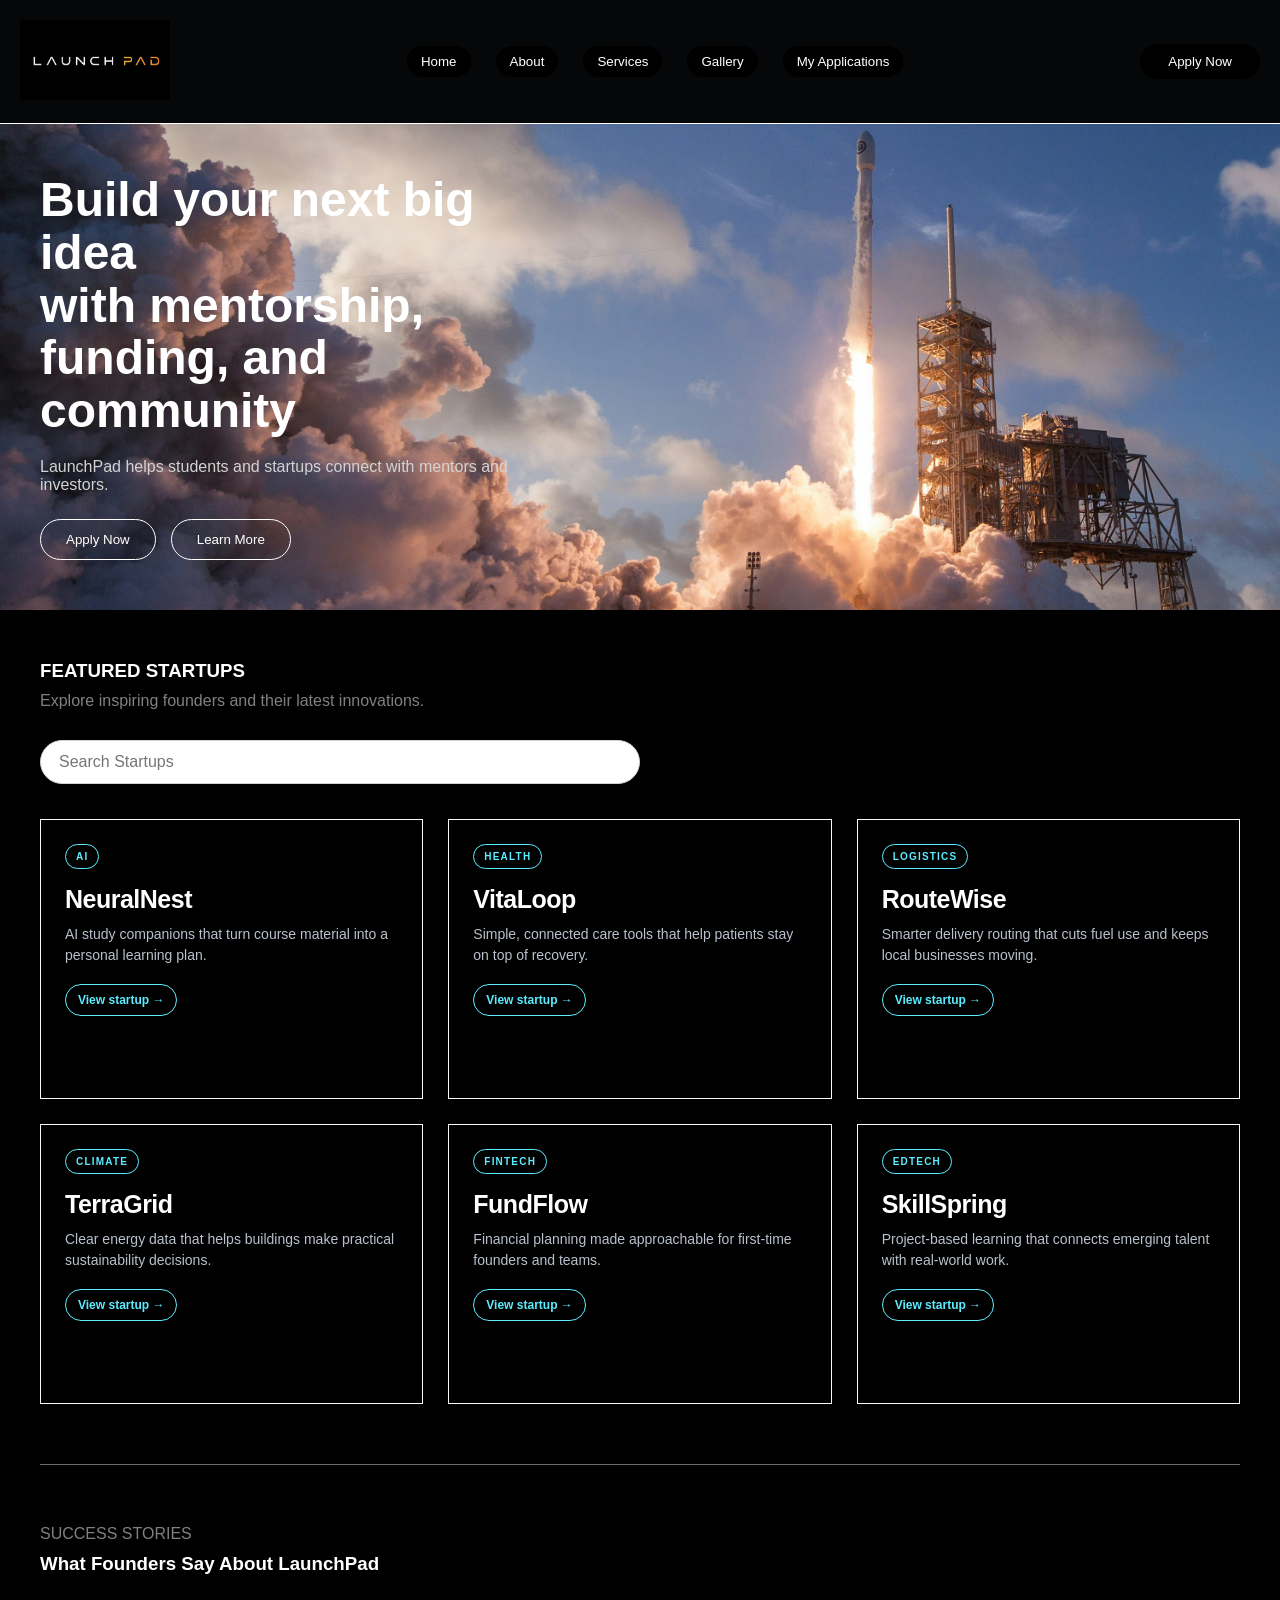
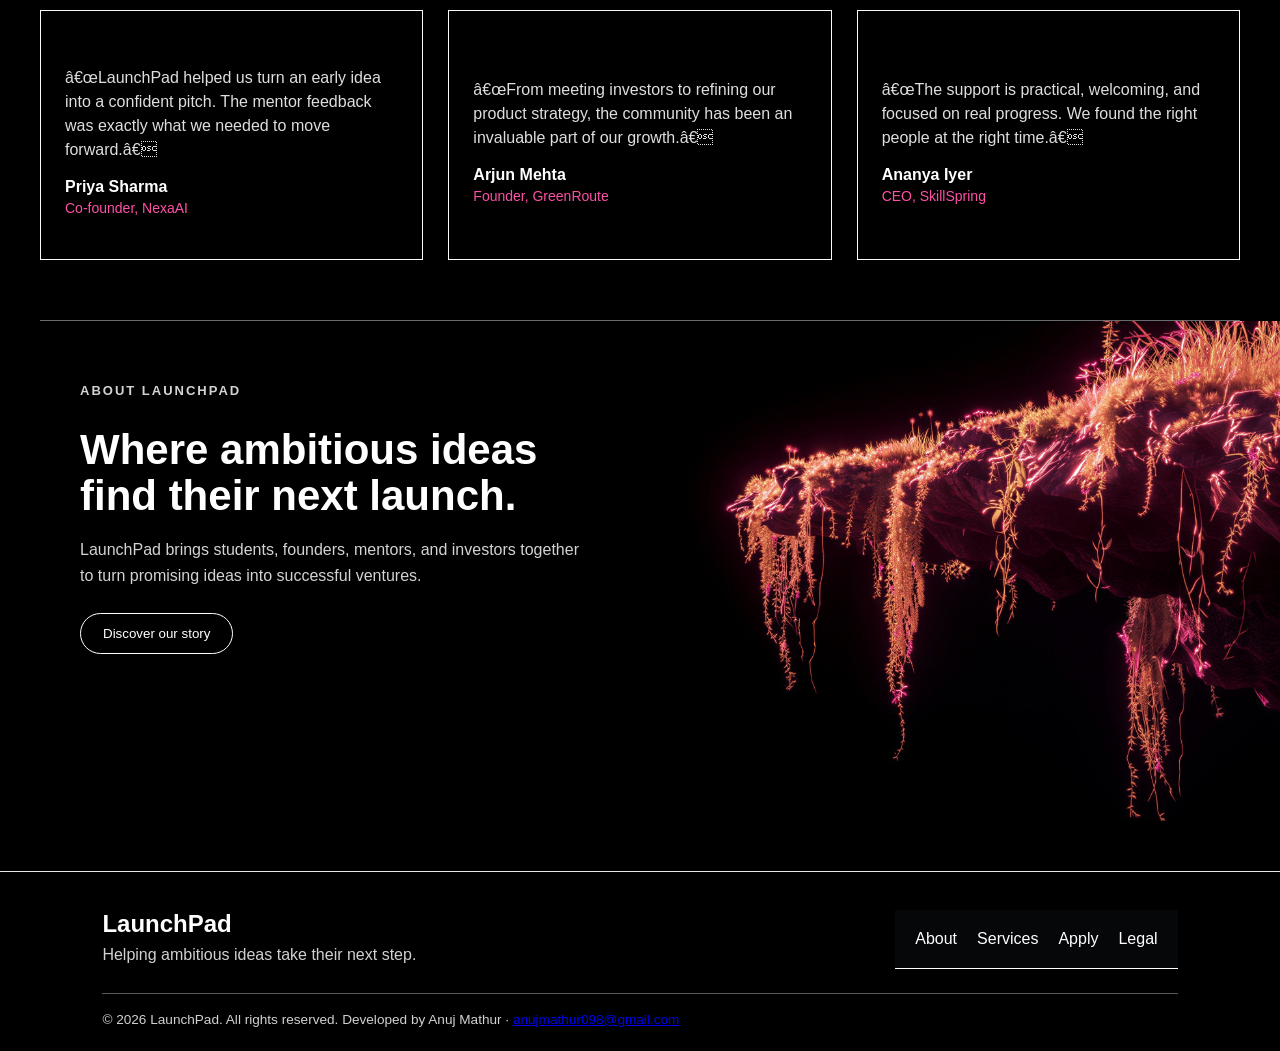
==== index.html @ 149a2ad0 "Add files via upload" ====
﻿<!DOCTYPE html>
<html lang="en">
<head>
    <meta charset="UTF-8">
    <meta name="viewport" content="width=device-width, initial-scale=1.0">
    <title>Launch Pad</title>
    <link rel="stylesheet" href="style.css">
    <link rel="icon" href="logo.png">
    <link rel="stylesheet" href="footer.css">
</head>
<body>





    <nav>
        <div class="logo">
           <button type="button" >
  <img src="LANUNCH PAD.png" alt="Description of image" width="150" height="80">
</button>

        </div>

        <ul>
            <li><button type="button" onclick="window.scrollTo({top: 0, behavior: 'smooth'});">Home</button></li>
            <li><button  onclick="window.scrollTo({top: document.body.scrollHeight, behavior: 'smooth'});">About</button></li>
            <li><button type="button" onclick="window.location.href='services.html';">Services</button></li>
            <li><button type="button"  onclick="window.location.href='gallery.html';">Gallery</button></li>
            <li><button type="button" onclick="window.location.href='application-details.html';">My Applications</button></li>
        </ul>

        <button class="login-btn" onclick="window.location.href='apply.html';">Apply Now</button>
    </nav>
 


    

    <div class="hero">
        <div class="hero-content">

            <h1>
                Build your next big idea <br>
                with mentorship,<br>
                funding, and<br>
                community
            </h1>

            <p>
                LaunchPad helps students and startups connect
                with mentors and investors.
            </p>


            <div class="buttons">
                <button class="primary" onclick="window.location.href='apply.html'";>
                    Apply Now
                </button>

                <button class="secondary" onclick="window.location.href='about.html'";>
                    Learn More
                </button>
            </div>




            </div>

        </div>

    </div>



    


    <div class="featured">

        <h3>FEATURED STARTUPS</h3>
        <p>Explore inspiring founders and their latest innovations.</p>


        <div class="search-div">

            <input type="text" placeholder="Search Startups">

         

        </div>



    


        <div class="grid">

            <div class="startup-card ai-card">
                <span class="startup-category">AI</span>
                <h4>NeuralNest</h4>
                <p>AI study companions that turn course material into a personal learning plan.</p>
                <a class="startup-link" href="#">View startup &rarr;</a>
            </div>
            <div class="startup-card health-card">
                <span class="startup-category">HEALTH</span>
                <h4>VitaLoop</h4>
                <p>Simple, connected care tools that help patients stay on top of recovery.</p>
                <a class="startup-link" href="#">View startup &rarr;</a>
            </div>
            <div class="startup-card logistics-card">
                <span class="startup-category">LOGISTICS</span>
                <h4>RouteWise</h4>
                <p>Smarter delivery routing that cuts fuel use and keeps local businesses moving.</p>
                <a class="startup-link" href="#">View startup &rarr;</a>
            </div>

            <div class="startup-card climate-card">
                <span class="startup-category">CLIMATE</span>
                <h4>TerraGrid</h4>
                <p>Clear energy data that helps buildings make practical sustainability decisions.</p>
                <a class="startup-link" href="#">View startup &rarr;</a>
            </div>
            <div class="startup-card finance-card">
                <span class="startup-category">FINTECH</span>
                <h4>FundFlow</h4>
                <p>Financial planning made approachable for first-time founders and teams.</p>
                <a class="startup-link" href="#">View startup &rarr;</a>
            </div>
            <div class="startup-card education-card">
                <span class="startup-category">EDTECH</span>
                <h4>SkillSpring</h4>
                <p>Project-based learning that connects emerging talent with real-world work.</p>
                <a class="startup-link" href="#">View startup &rarr;</a>
            </div>

        </div>
        <!-- A solid red line that takes up 50% of the screen width -->
         
<hr style="border: none; height: 1px; background-color:#686b6e; width: 100%; margin-top: 60px;">


<div class="review">
        <p>SUCCESS STORIES</p>
<h3>What Founders Say About LaunchPad</h3>
</div>


        



        <div class="grid">
            

            <div class="review-card">
               
                <p>â€œLaunchPad helped us turn an early idea into a confident pitch. The mentor feedback was exactly what we needed to move forward.â€</p>
                <h4>Priya Sharma</h4>
                <span>Co-founder, NexaAI</span>
            </div>
            <div class="review-card">
                
                <p>â€œFrom meeting investors to refining our product strategy, the community has been an invaluable part of our growth.â€</p>
                <h4>Arjun Mehta</h4>
                <span>Founder, GreenRoute</span>
            </div>
            <div class="review-card">
                
                <p>â€œThe support is practical, welcoming, and focused on real progress. We found the right people at the right time.â€</p>
                <h4>Ananya Iyer</h4>
                <span>CEO, SkillSpring</span>
            </div>

        </div>
    
        <hr style="border: none; height: 1px; background-color:#686b6e; width: 100%;margin-top: 60px;">

        
        <div class="about-div">
            
            
         


            <div class="about-content">
                <p class="about-label">ABOUT LAUNCHPAD</p>
                <h2>Where ambitious ideas find their next launch.</h2>
                <p>LaunchPad brings students, founders, mentors, and investors together to turn promising ideas into successful ventures.</p>
                <button class="about-button" onclick="window.location.href='about.html'";>Discover our story</button>
            </div>
            <div class="glow-image">
                <img src="edge.png" alt="Blue glowing abstract background">
            </div>
        </div>


    </div>

    <footer class="site-footer">
        <div>
            <h2>LaunchPad</h2>
            <p>Helping ambitious ideas take their next step.</p>
        </div>
        <nav class="footer-links" aria-label="Footer navigation">
            <a href="about.html">About</a>
            <a href="services.html">Services</a>
            <a href="apply.html">Apply</a>
            <a href="legal.html">Legal</a>
        </nav>
        <p class="copyright">&copy; 2026 LaunchPad. All rights reserved. Developed by Anuj Mathur &middot; <a href="mailto:anujmathur098@gmail.com">anujmathur098@gmail.com</a></p>
    </footer>


</body>
</html>
---- style.css ----
﻿*{
    margin:0;
    padding:0;
}


body{
    background:black;
    font-family:Arial, Helvetica, sans-serif;
    color:white;
}


/* NAVBAR */


 nav{
     display:flex;
    justify-content:space-between;
      align-items:center;
      margin: 0px ;
      position: sticky;
      padding: 20px;
    top:0;
    z-index: 10;
    background: rgba(8, 9, 12, .82);
 object-fit:cover;
     border-bottom: 1px solid white;
}


.logo button{
    display:block;
    padding:0;
    border:none;
    background:transparent;
    cursor:pointer;
}




nav ul{

    display:flex;
    gap:25px;
    list-style:none;
    font-size:13px;
}

nav ul button{
    padding:8px 14px;
    border:none;
    border-radius:20px;
    background:black;
    color:white;
    cursor:pointer;
}

nav ul button:hover{
    background:#e6e6e6;
    color: black;
}


.login-btn{

    padding:10px 28px;
    border-radius:25px;
    border:none;
    cursor:pointer;
     background:black;
    color:white;

}
.login-btn:hover{
  background:#e6e6e6;
    color: black;    
}


/* HERO SECTION */

.hero{
  
    background-image:
    url("ROCKET.jpg");

    background-position:center;
    background-size:cover;
}

.hero-content{

    width:500px;
    padding:50px 40px;


}


.hero h1{

    font-size:48px;
    line-height:1.1;
    margin-bottom:20px;
}


.hero p{

    color:lightgray;
    margin-bottom:25px;
}


.buttons{

    display:flex;
    gap:15px;
}


.primary{

    padding:12px 25px;
    border:1px solid white;
    background:transparent;
    color:white;
    border-radius:30px;
    cursor:pointer;
}


.secondary{

    padding:12px 25px;
    border:1px solid white;
    background:transparent;
    color:white;
    border-radius:30px;
    cursor:pointer;
}
.primary:hover{
    background-color: white;
    color: black;
}
.secondary:hover{
    background-color: white;
    color: black;
}







/* startup cards */

.card{

    background:rgba(0,0,0,0.7);

    padding:18px;
    border-radius:18px;

    width:120px;
}


.card h2{

    color:#00ffff;
    margin-bottom:8px;
}


.card span{

    font-size:13px;
}




.featured{

    padding:50px 40px;
}


.featured p{

    margin-top:10px;
    color:gray;
}


.search-div{
    margin-top:30px;
}

.search-div input{
    width:100%;
    max-width:600px;
    box-sizing:border-box;
    padding:12px 18px;
    border:1px solid #d1d5db;
    border-radius:25px;
    font-size:1rem;
}







.grid{

    display:grid;

    grid-template-columns:
    repeat(3,1fr);

    gap:25px;

    margin-top:35px;
}



.startup-card{
    min-height:230px;
    padding:24px;
    border:1px solid rgba(253, 251, 251, 0.989);
    background:black;
    position:relative;
    overflow:hidden;
    display:flex;
    flex-direction:column;
    transition:transform 280ms ease, box-shadow 280ms ease, border-color 280ms ease;
    
}

.startup-card h4{
    margin:16px 0 10px;
    font-size:25px;
    letter-spacing:-0.5px;
}

.startup-card p{
    margin:0;
    color:#b9c1cc;
    font-size:14px;
    line-height:1.5;
}

.startup-category{
    width:max-content;
    padding:6px 10px;
    border:1px solid currentColor;
    border-radius:999px;
    color:#5cecff;
    font-size:10px;
    font-weight:bold;
    letter-spacing:1.2px;
}

.startup-link{
    display:inline-block;
    width:max-content;
    margin-top:18px;
    padding:8px 12px;
    border:1px solid #5cecff;
    border-radius:999px;
    color:#5cecff;
    font-size:12px;
    font-weight:bold;
    text-decoration:none;
}

.startup-link:hover{
    background:#5cecff;
    color:#071019;
}


.startup-card:hover{
     transform:translateY(-8px) scale(1.02);
     border-color:#00ffff;
     box-shadow:0 16px 30px rgba(0, 255, 255, 0.22);
}

/* review card */

.review p{
    margin-top:60px;
     margin-bottom:10px;
}


.review-card{
    min-height:200px;
    padding:24px;
    border:1px solid rgba(253, 251, 251, 0.989);
    background:black;
    position:relative;
    overflow:hidden;
    transition:transform 280ms ease, box-shadow 280ms ease, border-color 280ms ease;
    display:flex;
    flex-direction:column;
    align-items:flex-start;
    justify-content:center;

}


.review-card p{
    margin:12px 0 16px;
    color:#dedede;
    line-height:1.5;
}

.review-card h4{
    margin:0 0 4px;
    color:#fff;
}

.review-card span{
    color:#fc51a5;
    font-size:14px;
}


.review-card:hover{
    transform:translateY(-8px) scale(1.02);
    border-color:rgb(252, 81, 165);
    box-shadow:0 16px 30px rgb(252, 81, 165);
}

.review-card::after{
    content:"";
    position:absolute;
    inset:-60%;
    background:linear-gradient(110deg, transparent 42%, rgba(255,255,255,0.22) 50%, transparent 58%);
    transform:translateX(-55%) rotate(8deg);
    transition:transform 550ms ease;
    pointer-events:none;
}

.review-card:hover::after{
    transform:translateX(55%) rotate(8deg);
}

/* GLOWING IMAGE */



.about-div{
    display:flex;
    align-items:stretch;
    min-height:360px;
    margin-right:-40px;
}

.about-content{
    max-width:510px;
    padding:50px 40px;
}

.glow-image{
    min-width:0;
    flex:1;
    overflow:hidden;
}

.glow-image img{
    display:block;
    width:100%;
    height:100%; 
    object-fit:cover;
    object-position:center;
}


.about-label{
    font-size:13px;
    font-weight:bold;
    letter-spacing:2px;
    
}

.about-content h2{
    font-size:42px;
    line-height:1.1;
    margin-bottom:18px;
}

.about-content p{
    color:lightgray;
    line-height:1.6;
    margin-bottom:25px;
}

.about-button{
    padding:12px 22px;
    border:1px solid white;
    border-radius:25px;
    background:transparent;
    color:white;
    cursor:pointer;
}

.about-button:hover{
    background:white;
    color:black;
}


/* RESPONSIVE */



.startup-card::after{
    content:"";
    position:absolute;
    inset:-60%;
    background:linear-gradient(110deg, transparent 42%, rgba(255,255,255,0.22) 50%, transparent 58%);
    transform:translateX(-55%) rotate(8deg);
    transition:transform 550ms ease;
    pointer-events:none;
}

.startup-card:hover::after{
    transform:translateX(55%) rotate(8deg);
}


@media (max-width: 720px) {
    nav { padding: 14px 18px; flex-wrap: wrap; gap: 12px; }
    .logo { flex: 1; }
    .logo img { width: 118px; height: auto; }
    nav ul { order: 3; width: 100%; justify-content: space-between; gap: 5px; overflow-x: auto; padding-bottom: 2px; }
    nav ul button { padding: 8px 10px; font-size: .74rem; white-space: nowrap; }
    .login-btn { padding: 9px 14px; font-size: .8rem; }
    .hero-content { width: auto; padding: 72px 24px; }
    .hero h1 { font-size: clamp(2.5rem, 12vw, 3.7rem); }
    .buttons { flex-wrap: wrap; }
    .featured { padding: 38px 20px; }
    .search-section input, .search-div input { width: 100%; max-width: 100%; }
    .grid { grid-template-columns: 1fr; gap: 16px; margin-top: 24px; }
    .startup-card, .review-card { min-height: auto; padding: 20px; }
    .review p { margin-top: 42px; }
    .about-div { display: block; min-height: 0; margin-right: 0; }
    .about-content { padding: 42px 20px 28px; }
    .about-content h2 { font-size: clamp(2rem, 9vw, 2.7rem); }
    .glow-image { height: 240px; }
}
---- footer.css ----
﻿.site-footer {
    display: grid;
    grid-template-columns: 1fr auto;
    gap: 24px;
    padding: 38px max(40px, 8vw) 24px;
    border-top: solid 1px #e6e6e6;
    background: black;
    color: white;
    font-family: Arial, Helvetica, sans-serif;
}

.site-footer h2 { margin: 0 0 8px; font-size: 1.5rem; }
.site-footer p { margin: 0; color: rgba(255, 255, 255, .82); }
.site-footer .footer-links { display: flex; align-items: start; gap: 20px; }
.site-footer .footer-links a { color: white; text-decoration: none; }
.site-footer .footer-links a:hover { text-decoration: underline; }
.site-footer .copyright { grid-column: 1 / -1; padding-top: 18px; border-top: 1px solid rgba(255, 255, 255, .35); font-size: .85rem; }

@media (max-width: 640px) {
    .site-footer { grid-template-columns: 1fr; gap: 20px; padding: 30px 24px 20px; }
    .site-footer .footer-links { flex-wrap: wrap; gap: 12px 18px; }
    .site-footer .copyright { padding-top: 16px; }
}
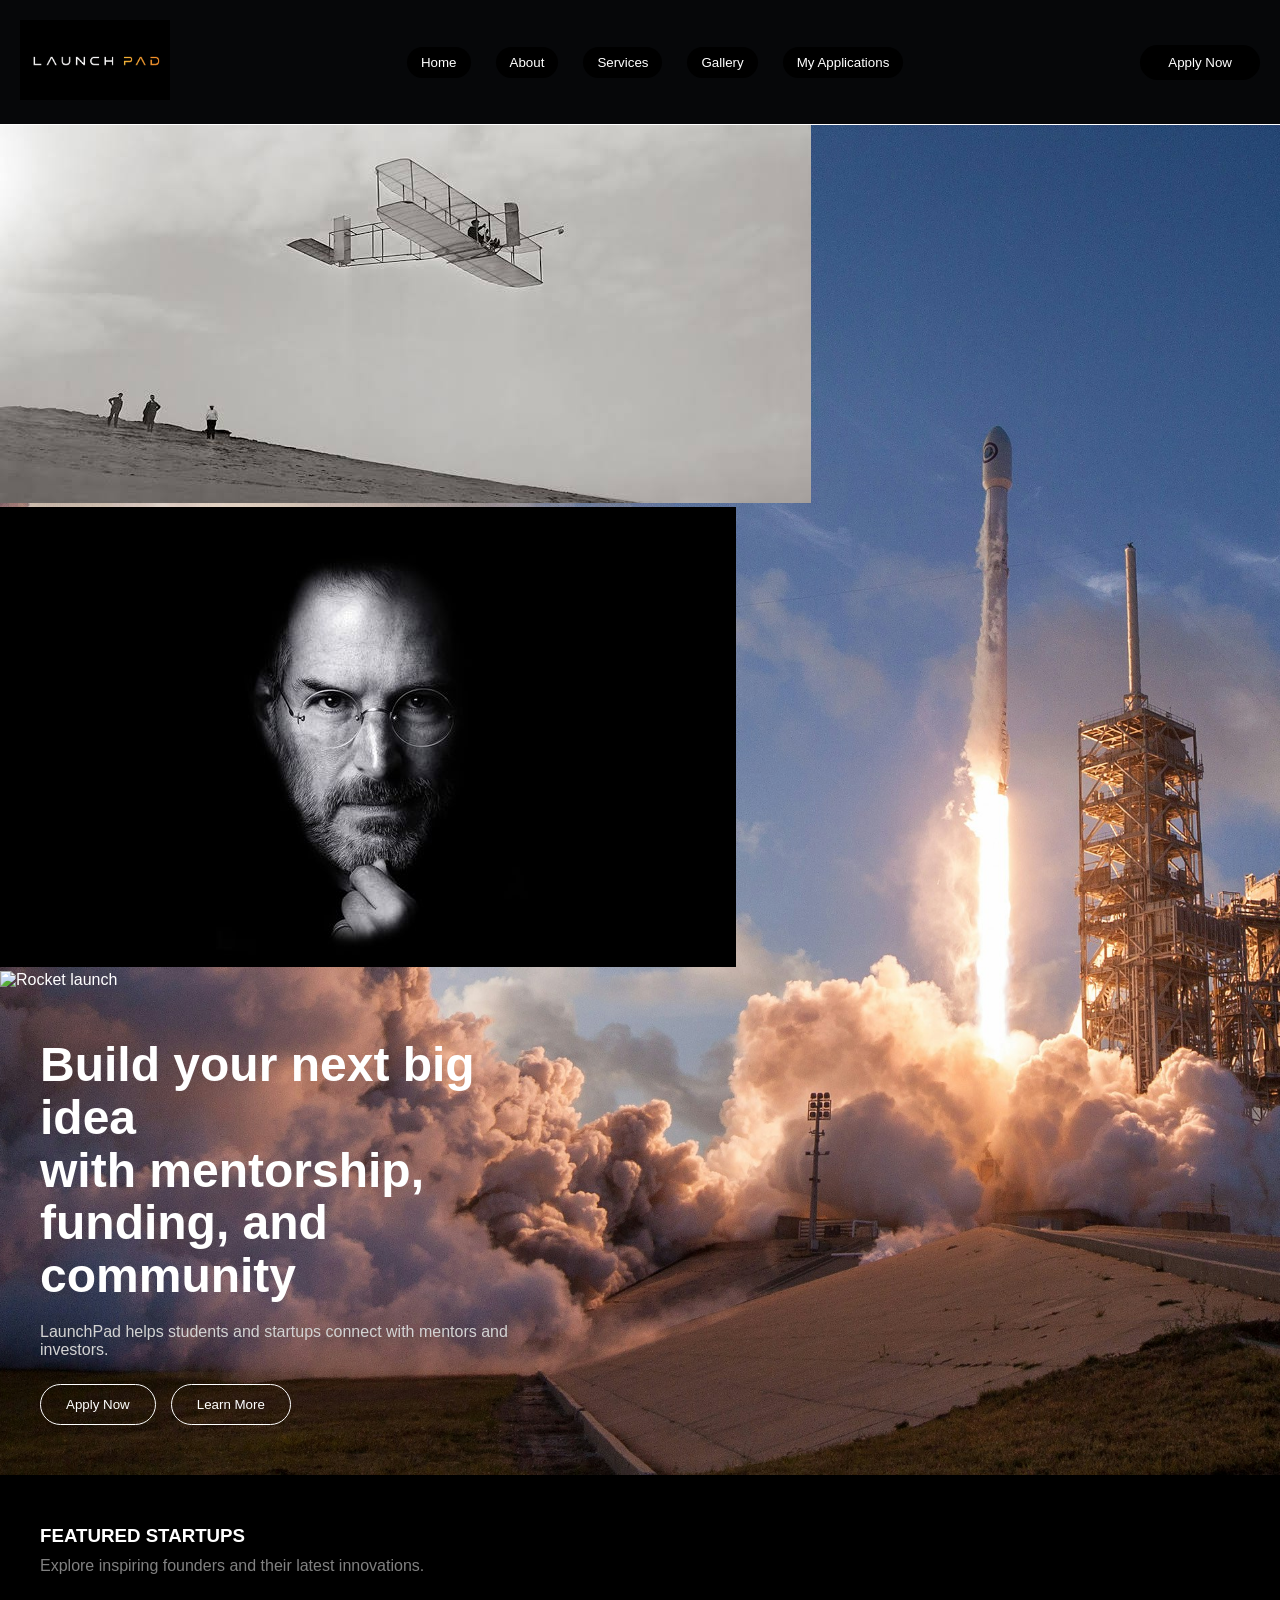
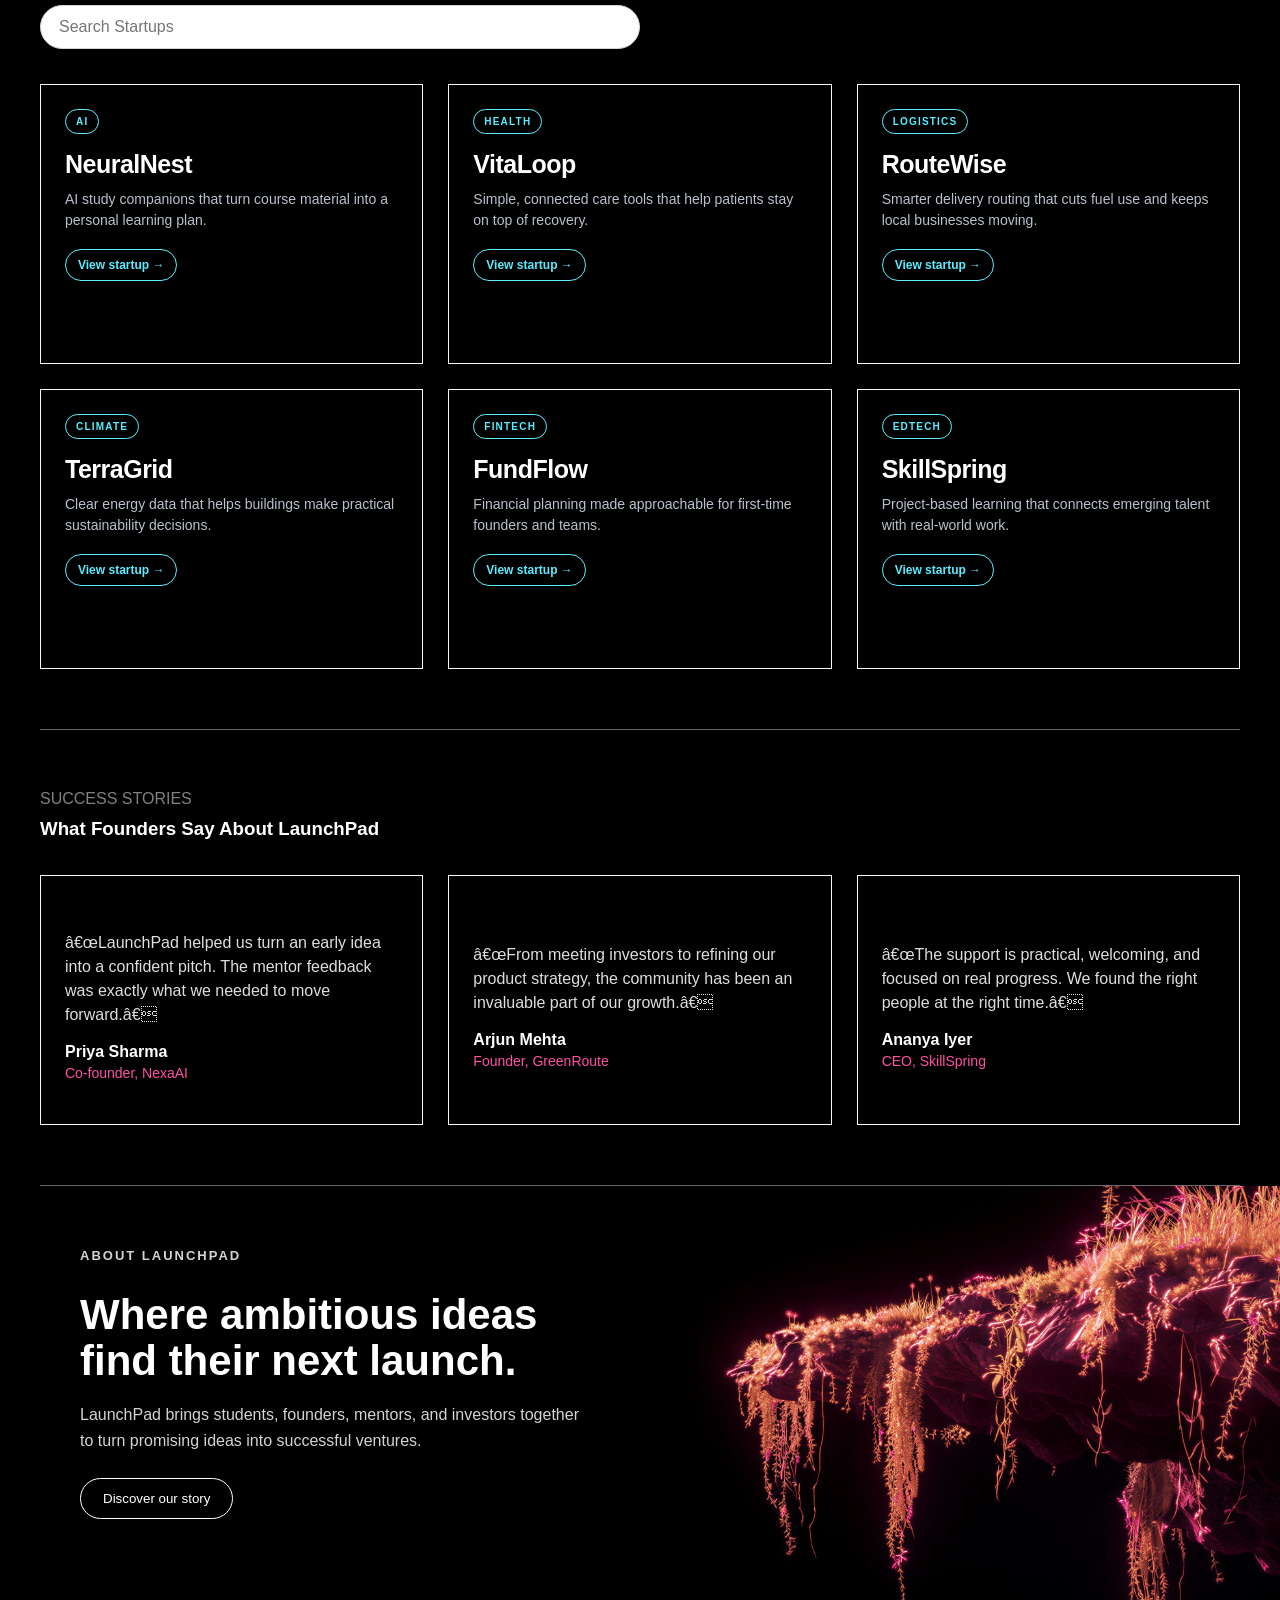
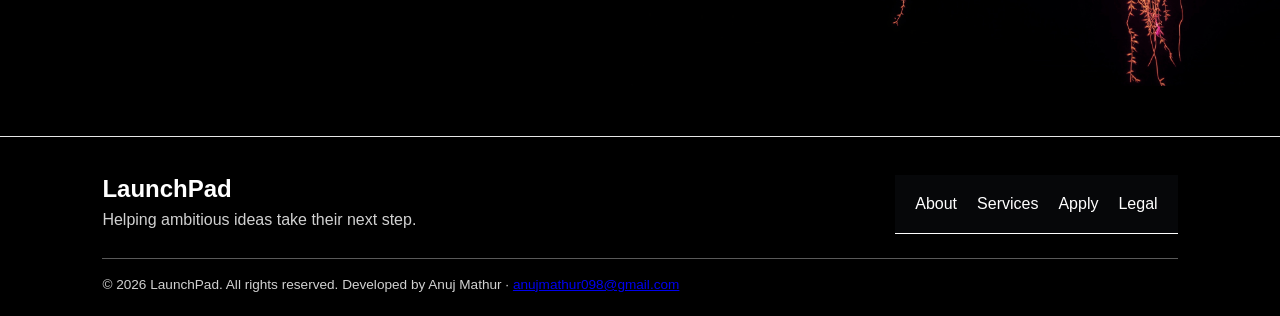
==== commit 3b24f464: "Add files via upload" ====
--- a/index.html
+++ b/index.html
@@ -4,41 +4,46 @@
     <meta charset="UTF-8">
     <meta name="viewport" content="width=device-width, initial-scale=1.0">
     <title>Launch Pad</title>
-    <link rel="stylesheet" href="style.css">
-    <link rel="icon" href="logo.png">
-    <link rel="stylesheet" href="footer.css">
+    <link rel="stylesheet" href="style.css">
+    <link rel="icon" href="logo.png">
+    <link rel="stylesheet" href="footer.css">
 </head>
 <body>
-
-
-
-
-
     <nav>
         <div class="logo">
-           <button type="button" >
-  <img src="LANUNCH PAD.png" alt="Description of image" width="150" height="80">
-</button>
+           
+  <img src="LANUNCH PAD.png" alt="Description of image" width="150" height="80">
 
         </div>
 
         <ul>
             <li><button type="button" onclick="window.scrollTo({top: 0, behavior: 'smooth'});">Home</button></li>
             <li><button  onclick="window.scrollTo({top: document.body.scrollHeight, behavior: 'smooth'});">About</button></li>
-            <li><button type="button" onclick="window.location.href='services.html';">Services</button></li>
-            <li><button type="button"  onclick="window.location.href='gallery.html';">Gallery</button></li>
-            <li><button type="button" onclick="window.location.href='application-details.html';">My Applications</button></li>
+            <li><button type="button" onclick="window.location.href='services.html';">Services</button></li>
+            <li><button type="button"  onclick="window.location.href='gallery.html';">Gallery</button></li>
+            <li><button type="button" onclick="window.location.href='application-details.html';">My Applications</button></li>
         </ul>
 
-        <button class="login-btn" onclick="window.location.href='apply.html';">Apply Now</button>
+        <button class="login-btn" onclick="window.location.href='apply.html';">Apply Now</button>
     </nav>
  
 
 
     
 
-    <div class="hero">
-        <div class="hero-content">
+        <div class="hero">
+                <div class="hero-slider" aria-label="Hero slideshow">
+                    <div class="slide">
+                        <img src="plane.jpg" alt="Plane flying">
+                    </div>
+                    <div class="slide">
+                        <img src="jobs.jpg" alt="Jobs illustration">
+                    </div>
+                    <div class="slide">
+                        <img src="rocket.jpg" alt="Rocket launch">
+                    </div>
+                </div>
+                <div class="hero-content">
 
             <h1>
                 Build your next big idea <br>
@@ -54,11 +59,11 @@
 
 
             <div class="buttons">
-                <button class="primary" onclick="window.location.href='apply.html'";>
+                <button class="primary" onclick="window.location.href='apply.html'";>
                     Apply Now
                 </button>
 
-                <button class="secondary" onclick="window.location.href='about.html'";>
+                <button class="secondary" onclick="window.location.href='about.html'";>
                     Learn More
                 </button>
             </div>
@@ -85,7 +90,7 @@
 
         <div class="search-div">
 
-            <input type="text" placeholder="Search Startups">
+            <input type="text" placeholder="Search Startups">
 
          
 
@@ -96,7 +101,7 @@
     
 
 
-        <div class="grid">
+        <div class="grid">
 
             <div class="startup-card ai-card">
                 <span class="startup-category">AI</span>
@@ -136,7 +141,7 @@
                 <a class="startup-link" href="#">View startup &rarr;</a>
             </div>
 
-        </div>
+        </div>
         <!-- A solid red line that takes up 50% of the screen width -->
          
 <hr style="border: none; height: 1px; background-color:#686b6e; width: 100%; margin-top: 60px;">
@@ -189,10 +194,10 @@
                 <p class="about-label">ABOUT LAUNCHPAD</p>
                 <h2>Where ambitious ideas find their next launch.</h2>
                 <p>LaunchPad brings students, founders, mentors, and investors together to turn promising ideas into successful ventures.</p>
-                <button class="about-button" onclick="window.location.href='about.html'";>Discover our story</button>
+                <button class="about-button" onclick="window.location.href='about.html'";>Discover our story</button>
             </div>
             <div class="glow-image">
-                <img src="edge.png" alt="Blue glowing abstract background">
+                <img src="edge.png" alt="Blue glowing abstract background">
             </div>
         </div>
 
@@ -205,15 +210,15 @@
             <p>Helping ambitious ideas take their next step.</p>
         </div>
         <nav class="footer-links" aria-label="Footer navigation">
-            <a href="about.html">About</a>
-            <a href="services.html">Services</a>
-            <a href="apply.html">Apply</a>
-            <a href="legal.html">Legal</a>
+            <a href="about.html">About</a>
+            <a href="services.html">Services</a>
+            <a href="apply.html">Apply</a>
+            <a href="legal.html">Legal</a>
         </nav>
-        <p class="copyright">&copy; 2026 LaunchPad. All rights reserved. Developed by Anuj Mathur &middot; <a href="mailto:anujmathur098@gmail.com">anujmathur098@gmail.com</a></p>
+        <p class="copyright">&copy; 2026 LaunchPad. All rights reserved. Developed by Anuj Mathur &middot; <a href="mailto:anujmathur098@gmail.com">anujmathur098@gmail.com</a></p>
     </footer>
 
 
-</body>
+</body>
 </html>
 
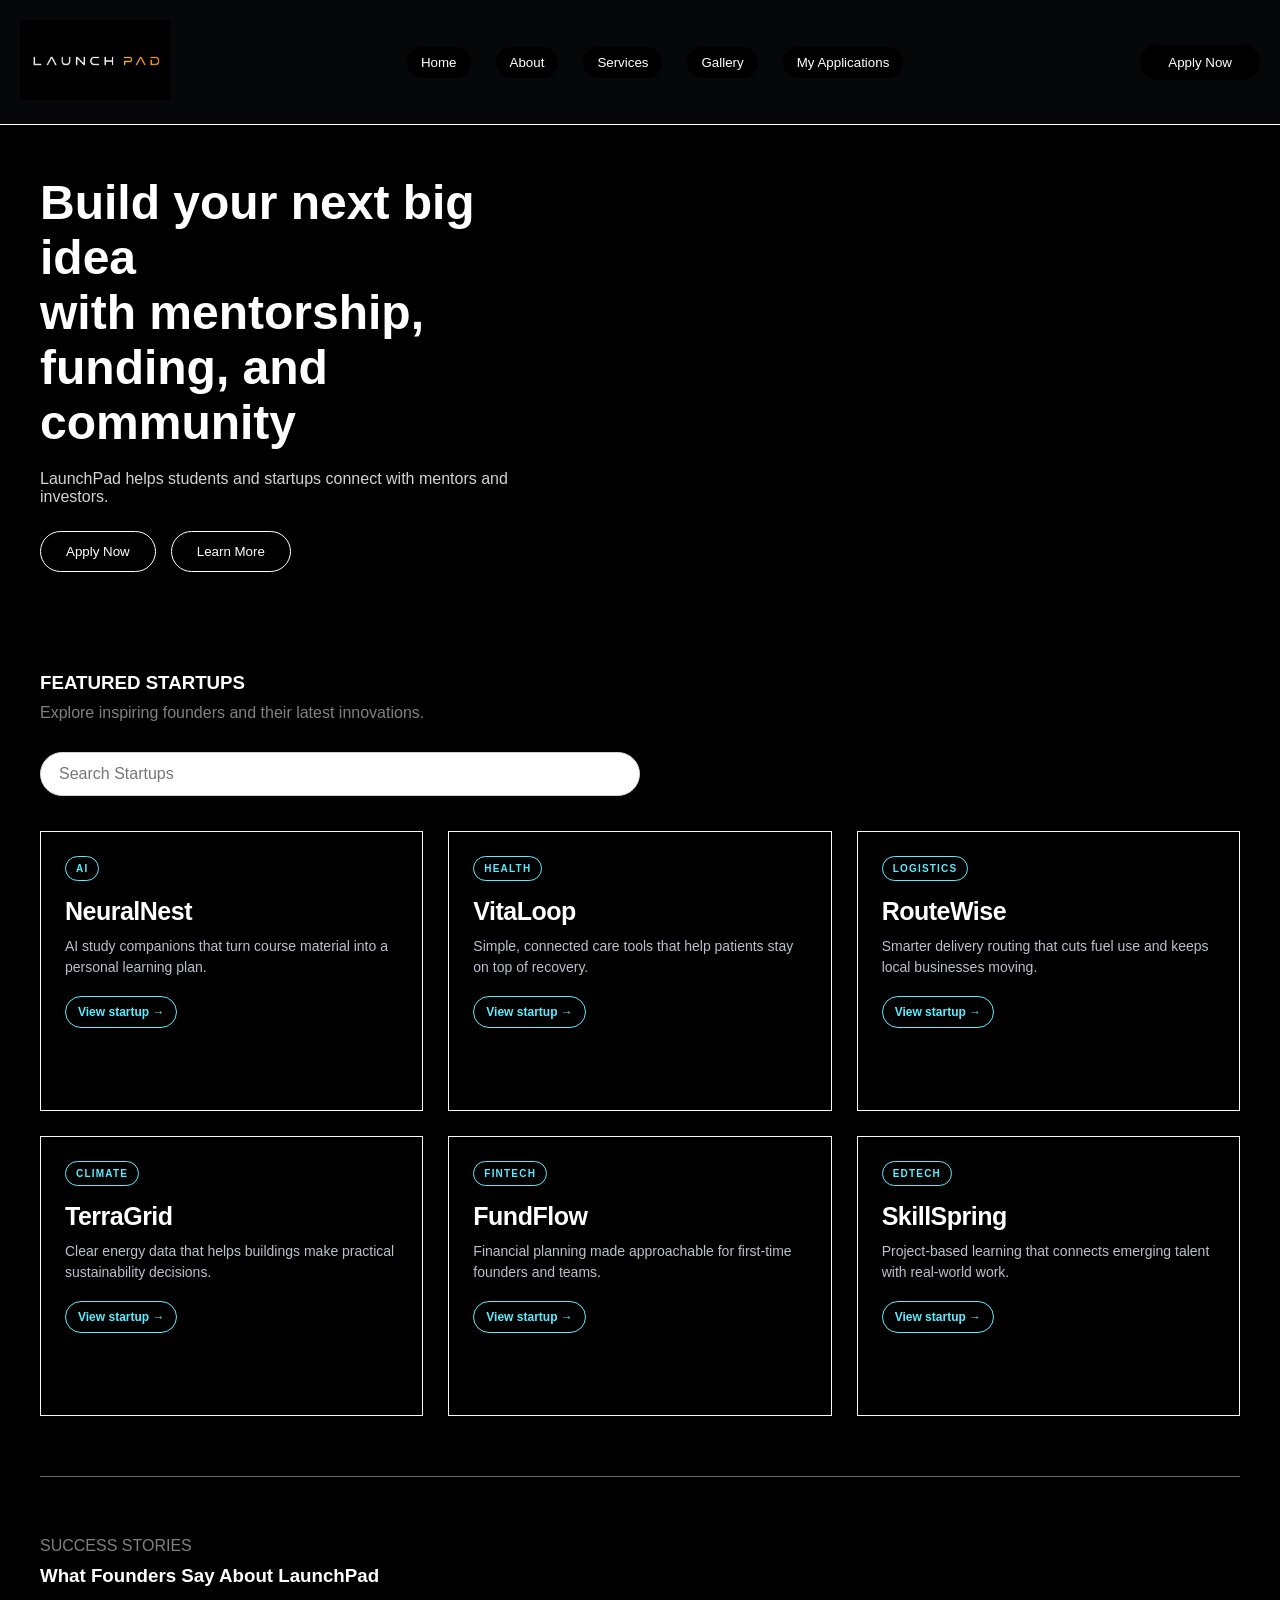
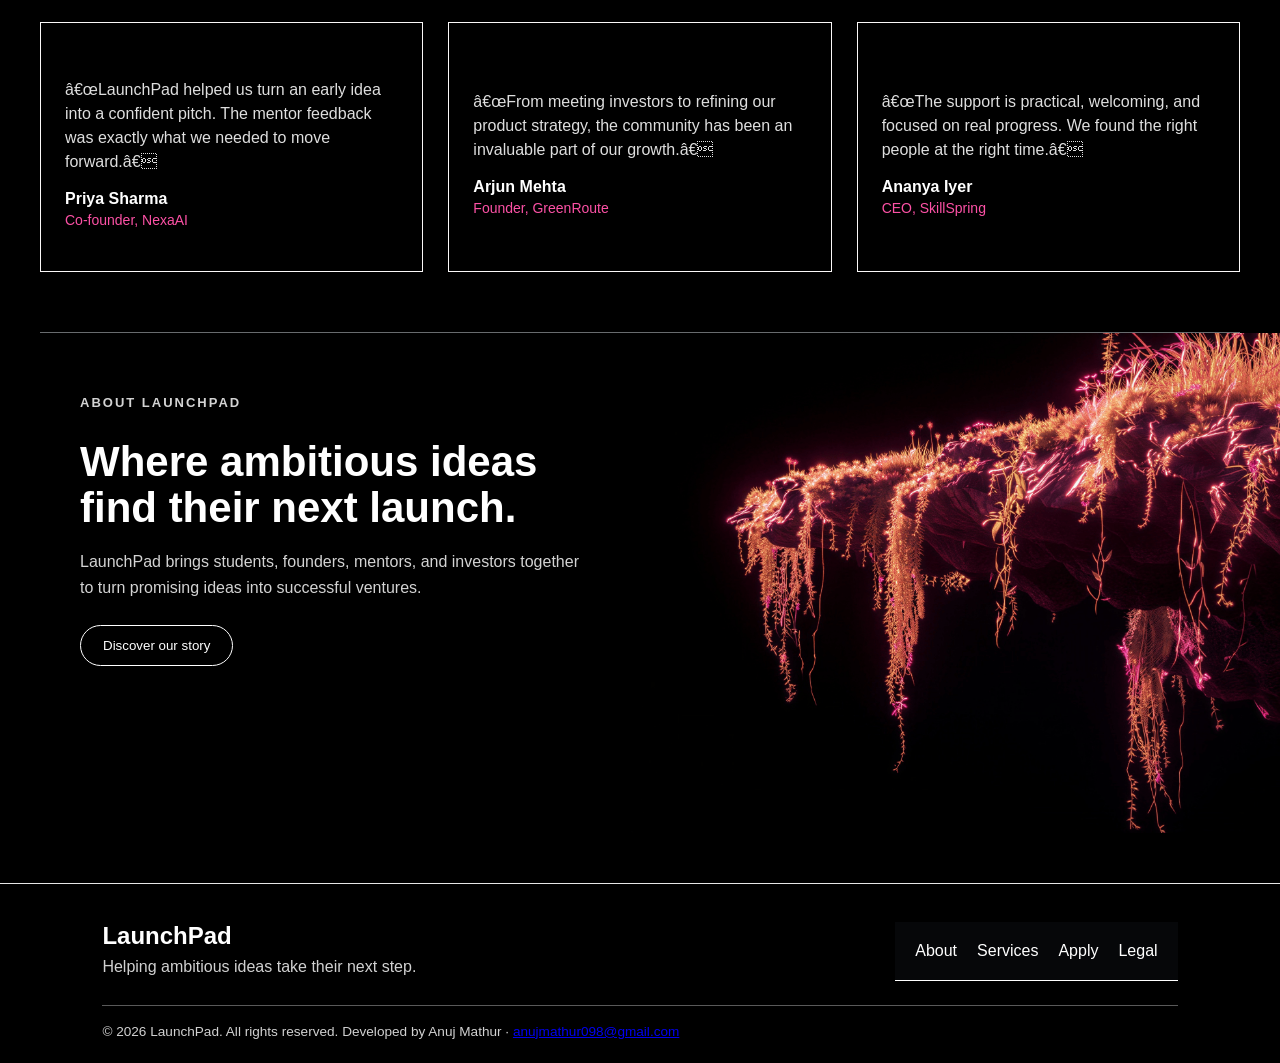
==== commit 370b84e8: "Fix HTML formatting and correct image filenames" ====
--- a/index.html
+++ b/index.html
@@ -40,7 +40,7 @@
                         <img src="jobs.jpg" alt="Jobs illustration">
                     </div>
                     <div class="slide">
-                        <img src="rocket.jpg" alt="Rocket launch">
+                        <img src="ROCKET.jpg" alt="Rocket launch">
                     </div>
                 </div>
                 <div class="hero-content">
--- a/style.css
+++ b/style.css
@@ -11,10 +11,8 @@
 }
 
 
-/* NAVBAR */
-
-
- nav{
+
+nav{
      display:flex;
     justify-content:space-between;
       align-items:center;
@@ -29,23 +27,13 @@
 }
 
 
-.logo button{
-    display:block;
-    padding:0;
-    border:none;
-    background:transparent;
-    cursor:pointer;
-}
-
-
-
 
 nav ul{
 
     display:flex;
     gap:25px;
     list-style:none;
-    font-size:13px;
+    
 }
 
 nav ul button{
@@ -78,16 +66,9 @@
     color: black;    
 }
 
-
-/* HERO SECTION */
-
 .hero{
-  
-    background-image:
-    url("ROCKET.jpg");
-
-    background-position:center;
-    background-size:cover;
+    position: relative;
+
 }
 
 .hero-content{
@@ -102,7 +83,6 @@
 .hero h1{
 
     font-size:48px;
-    line-height:1.1;
     margin-bottom:20px;
 }
 
@@ -201,7 +181,7 @@
     margin-top:30px;
 }
 
-.search-div input{
+.search-div input{
     width:100%;
     max-width:600px;
     box-sizing:border-box;
@@ -209,8 +189,8 @@
     border:1px solid #d1d5db;
     border-radius:25px;
     font-size:1rem;
-}
-
+}
+
 
 
 
@@ -396,6 +376,50 @@
     font-size:42px;
     line-height:1.1;
     margin-bottom:18px;
+}
+
+/* CSS-only hero slider */
+.hero-slider {
+    position: absolute;
+    inset: 0;
+    z-index: 0;
+}
+
+.hero-slider .slide {
+    position: absolute;
+    inset: 0;
+    opacity: 0;
+    animation: slideFade 9s infinite;
+}
+
+.hero-slider .slide img {
+    width: 100%;
+    height: 100%;
+    object-fit: cover;
+    display: block;
+}
+
+.hero-content {
+    position: relative;
+    z-index: 2;
+}
+
+/* Stagger so each slide shows ~3s */
+.hero-slider .slide:nth-child(1) { animation-delay: 0s; }
+.hero-slider .slide:nth-child(2) { animation-delay: 3s; }
+.hero-slider .slide:nth-child(3) { animation-delay: 6s; }
+
+@keyframes slideFade {
+    0%   { opacity: 0; transform: scale(1.02); }
+    8%   { opacity: 1; transform: scale(1); }
+    33%  { opacity: 1; transform: scale(1); }
+    41%  { opacity: 0; transform: scale(0.98); }
+    100% { opacity: 0; transform: scale(0.98); }
+}
+
+@media (prefers-reduced-motion: reduce) {
+    .hero-slider .slide { animation: none; opacity: 1; position: static; }
+    .hero-slider { position: static; }
 }
 
 .about-content p{
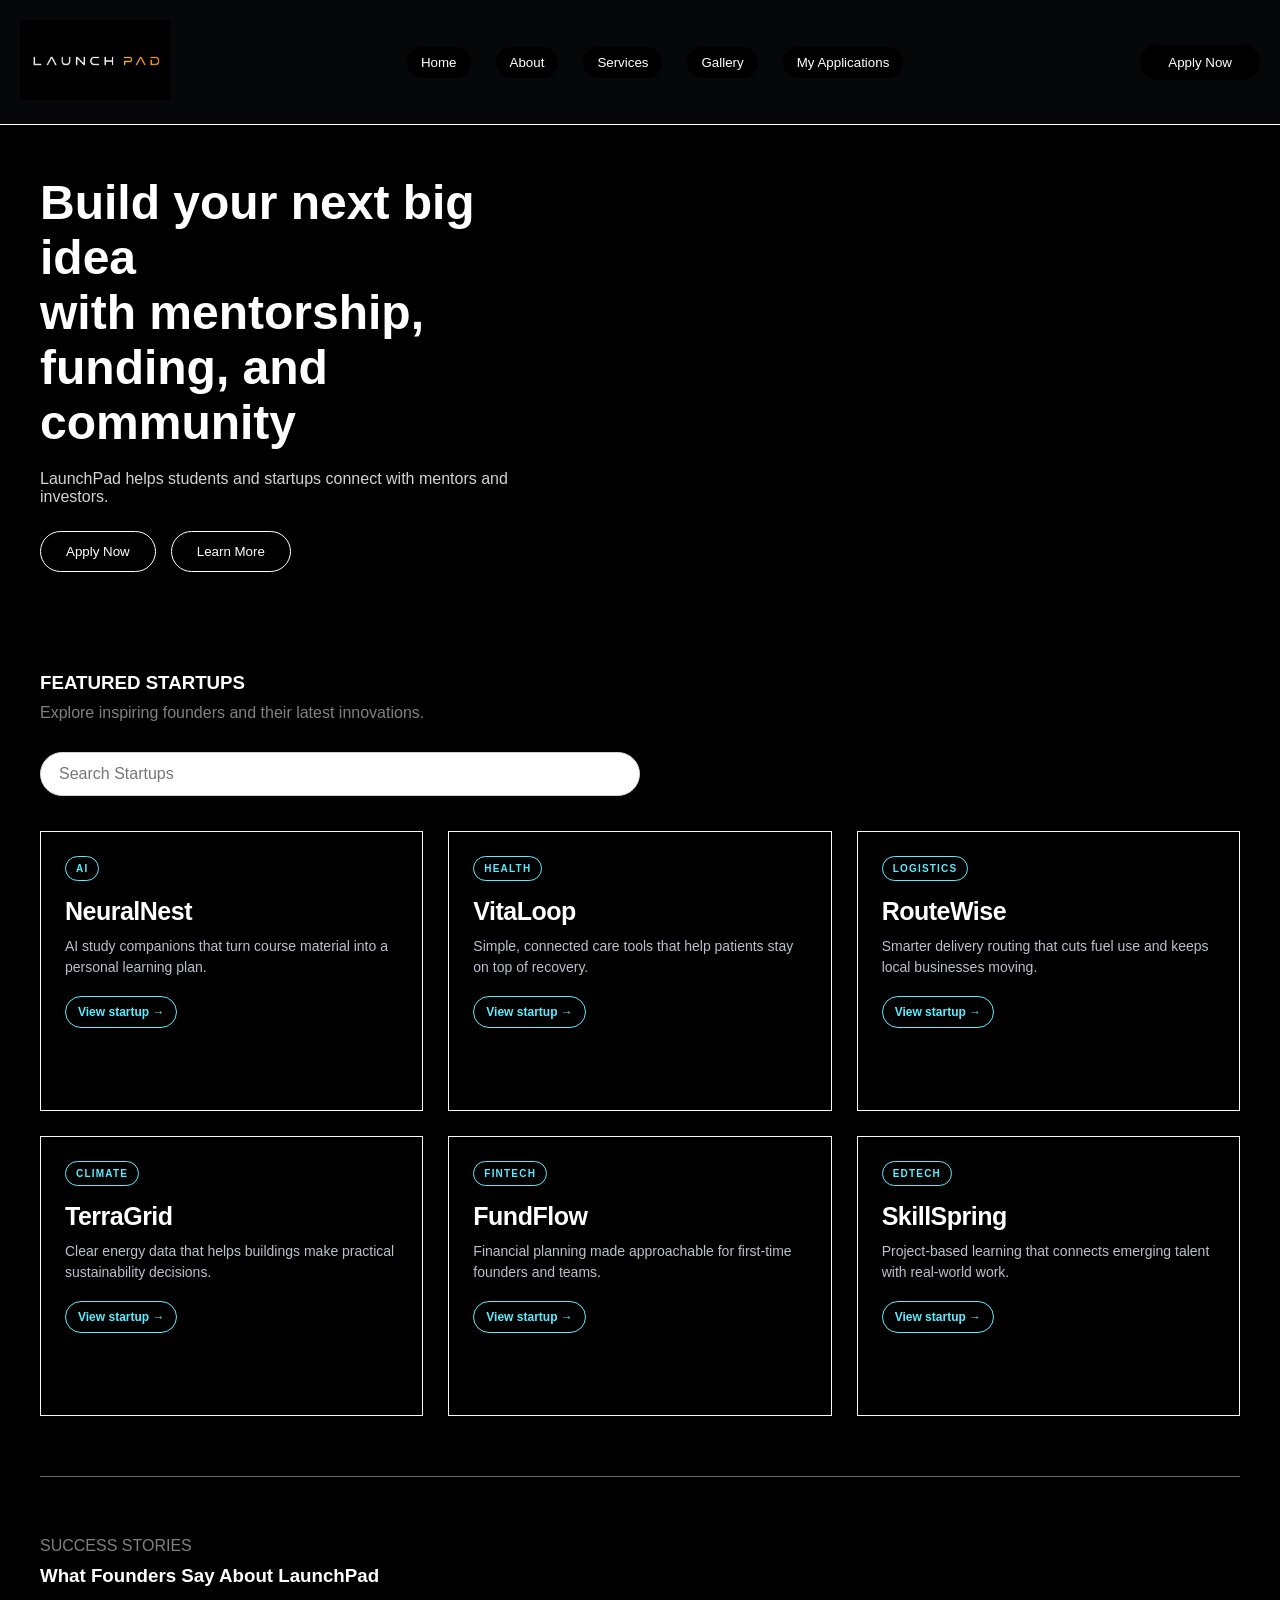
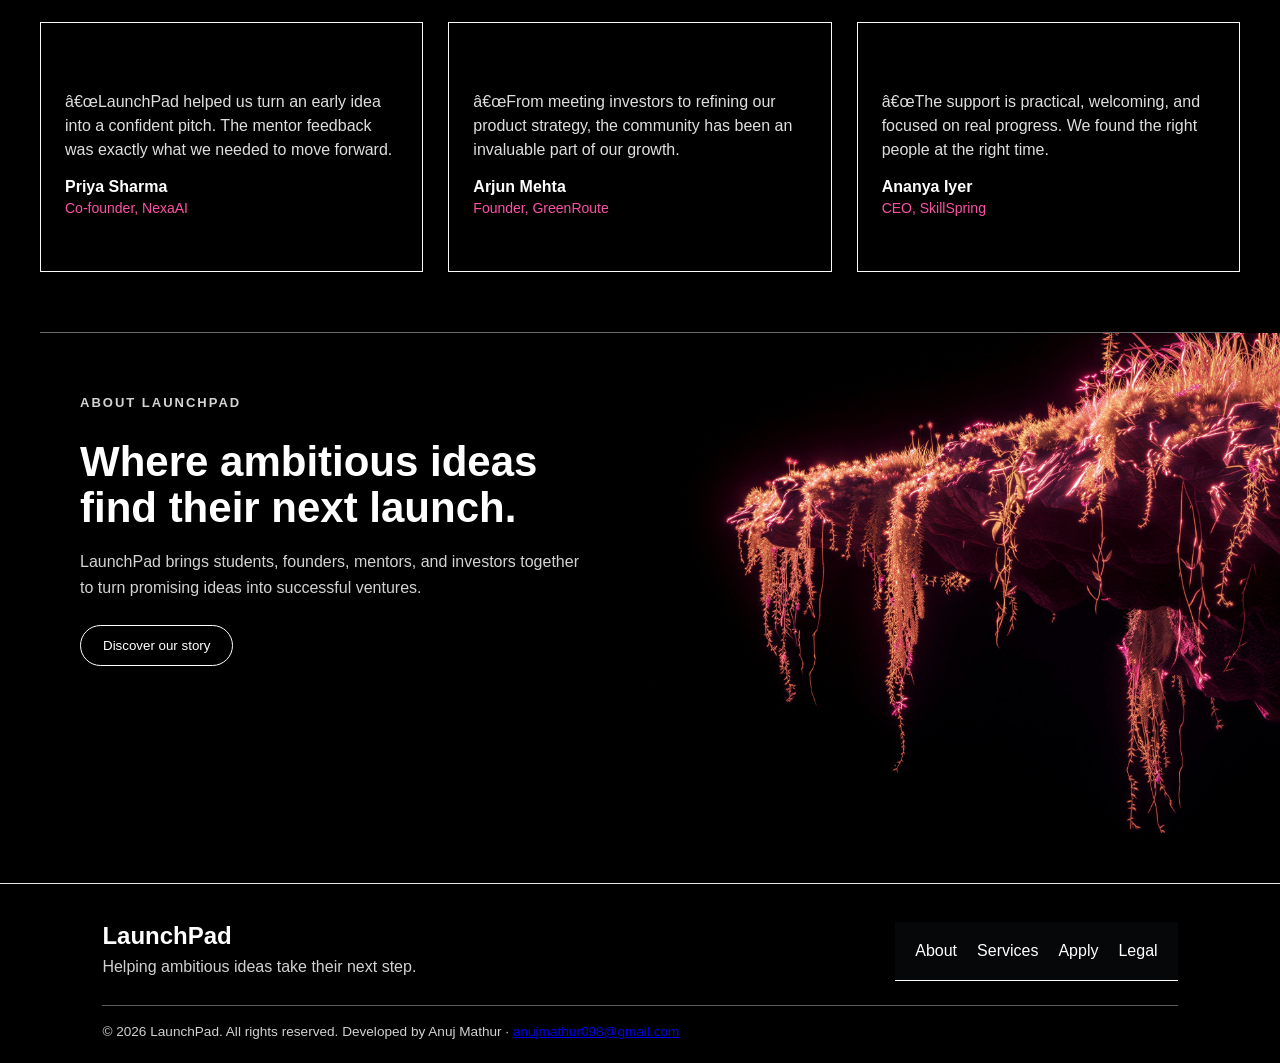
==== commit bdea1b25: "Fix HTML formatting and restore original content" ====
--- a/index.html
+++ b/index.html
@@ -162,19 +162,19 @@
 
             <div class="review-card">
                
-                <p>â€œLaunchPad helped us turn an early idea into a confident pitch. The mentor feedback was exactly what we needed to move forward.â€</p>
+                <p>â€œLaunchPad helped us turn an early idea into a confident pitch. The mentor feedback was exactly what we needed to move forward.</p>
                 <h4>Priya Sharma</h4>
                 <span>Co-founder, NexaAI</span>
             </div>
             <div class="review-card">
                 
-                <p>â€œFrom meeting investors to refining our product strategy, the community has been an invaluable part of our growth.â€</p>
+                <p>â€œFrom meeting investors to refining our product strategy, the community has been an invaluable part of our growth.</p>
                 <h4>Arjun Mehta</h4>
                 <span>Founder, GreenRoute</span>
             </div>
             <div class="review-card">
                 
-                <p>â€œThe support is practical, welcoming, and focused on real progress. We found the right people at the right time.â€</p>
+                <p>â€œThe support is practical, welcoming, and focused on real progress. We found the right people at the right time.</p>
                 <h4>Ananya Iyer</h4>
                 <span>CEO, SkillSpring</span>
             </div>
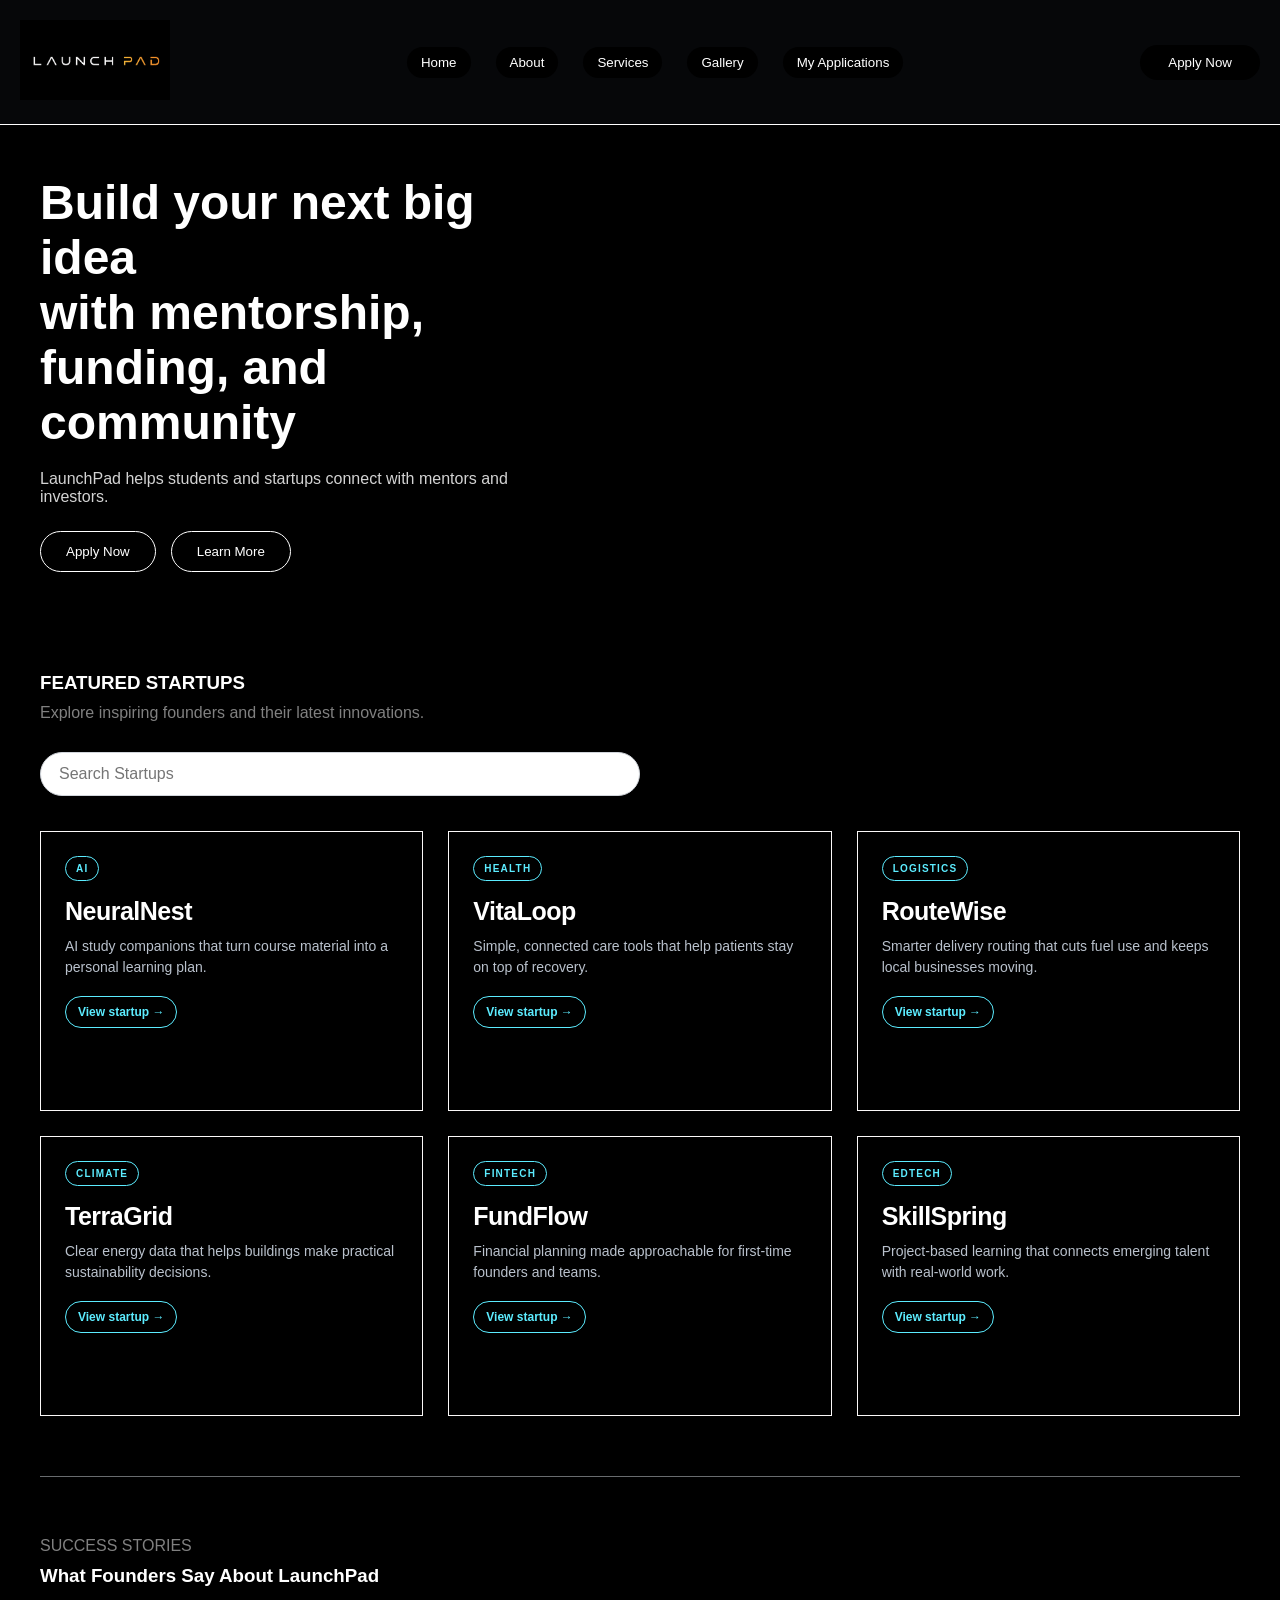
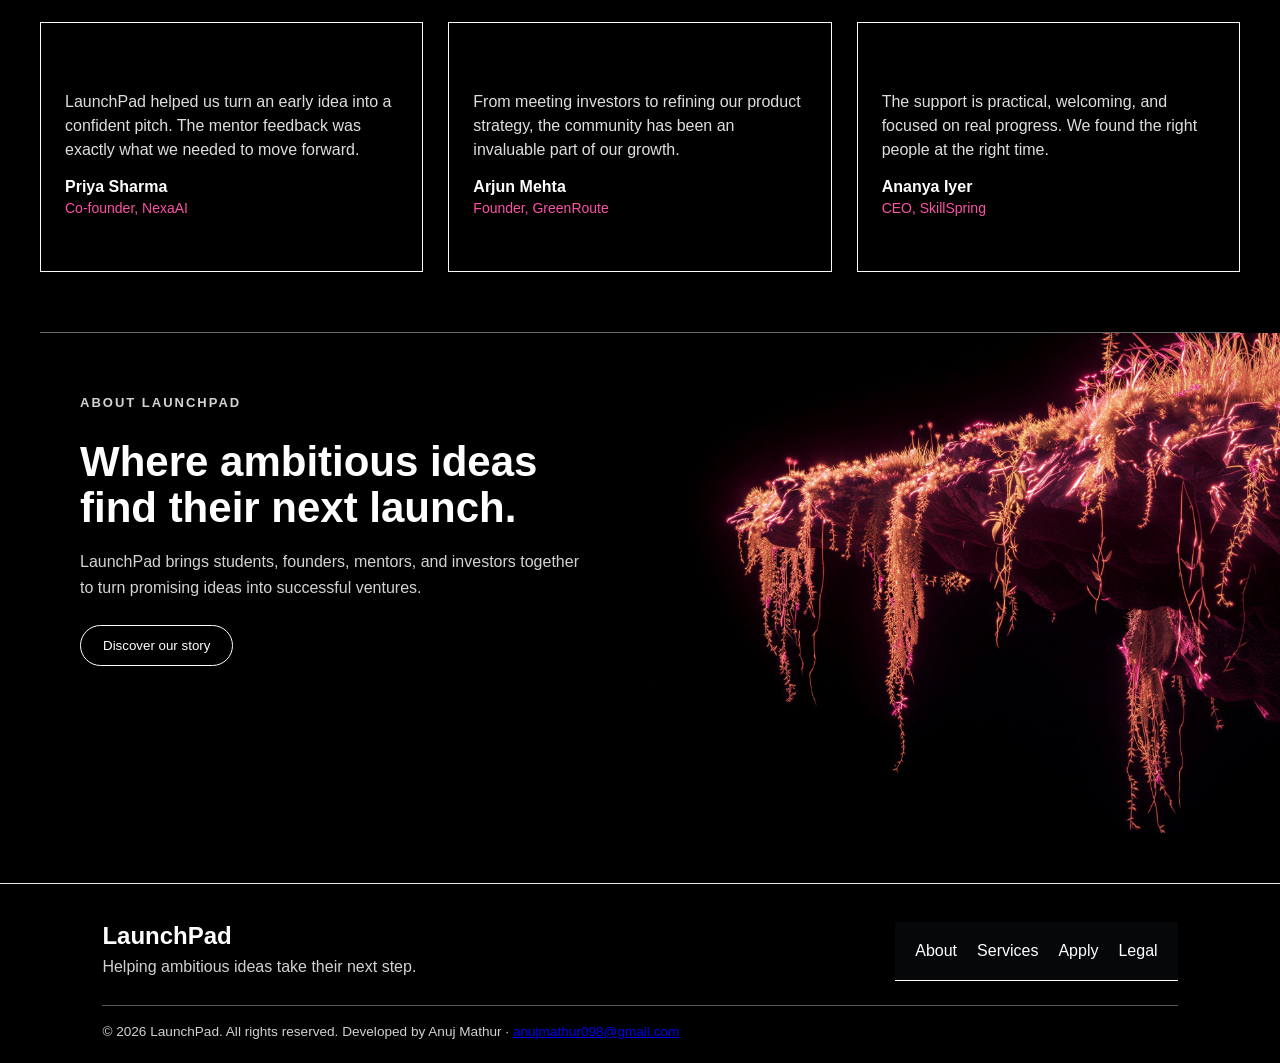
==== commit 876072ea: "Fix HTML encoding issues in index.html" ====
--- a/index.html
+++ b/index.html
@@ -34,13 +34,13 @@
         <div class="hero">
                 <div class="hero-slider" aria-label="Hero slideshow">
                     <div class="slide">
-                        <img src="plane.jpg" alt="Plane flying">
+                         <img src="ROCKET.jpg" alt="Rocket launch">
                     </div>
                     <div class="slide">
                         <img src="jobs.jpg" alt="Jobs illustration">
                     </div>
                     <div class="slide">
-                        <img src="ROCKET.jpg" alt="Rocket launch">
+                        <img src="plane.jpg" alt="Plane flying">
                     </div>
                 </div>
                 <div class="hero-content">
@@ -162,19 +162,19 @@
 
             <div class="review-card">
                
-                <p>â€œLaunchPad helped us turn an early idea into a confident pitch. The mentor feedback was exactly what we needed to move forward.</p>
+                <p>LaunchPad helped us turn an early idea into a confident pitch. The mentor feedback was exactly what we needed to move forward.</p>
                 <h4>Priya Sharma</h4>
                 <span>Co-founder, NexaAI</span>
             </div>
             <div class="review-card">
                 
-                <p>â€œFrom meeting investors to refining our product strategy, the community has been an invaluable part of our growth.</p>
+                <p>From meeting investors to refining our product strategy, the community has been an invaluable part of our growth.</p>
                 <h4>Arjun Mehta</h4>
                 <span>Founder, GreenRoute</span>
             </div>
             <div class="review-card">
                 
-                <p>â€œThe support is practical, welcoming, and focused on real progress. We found the right people at the right time.</p>
+                <p>The support is practical, welcoming, and focused on real progress. We found the right people at the right time.</p>
                 <h4>Ananya Iyer</h4>
                 <span>CEO, SkillSpring</span>
             </div>
--- a/style.css
+++ b/style.css
@@ -390,6 +390,7 @@
     inset: 0;
     opacity: 0;
     animation: slideFade 9s infinite;
+      animation-fill-mode: forwards;
 }
 
 .hero-slider .slide img {
@@ -408,7 +409,6 @@
 .hero-slider .slide:nth-child(1) { animation-delay: 0s; }
 .hero-slider .slide:nth-child(2) { animation-delay: 3s; }
 .hero-slider .slide:nth-child(3) { animation-delay: 6s; }
-
 @keyframes slideFade {
     0%   { opacity: 0; transform: scale(1.02); }
     8%   { opacity: 1; transform: scale(1); }
